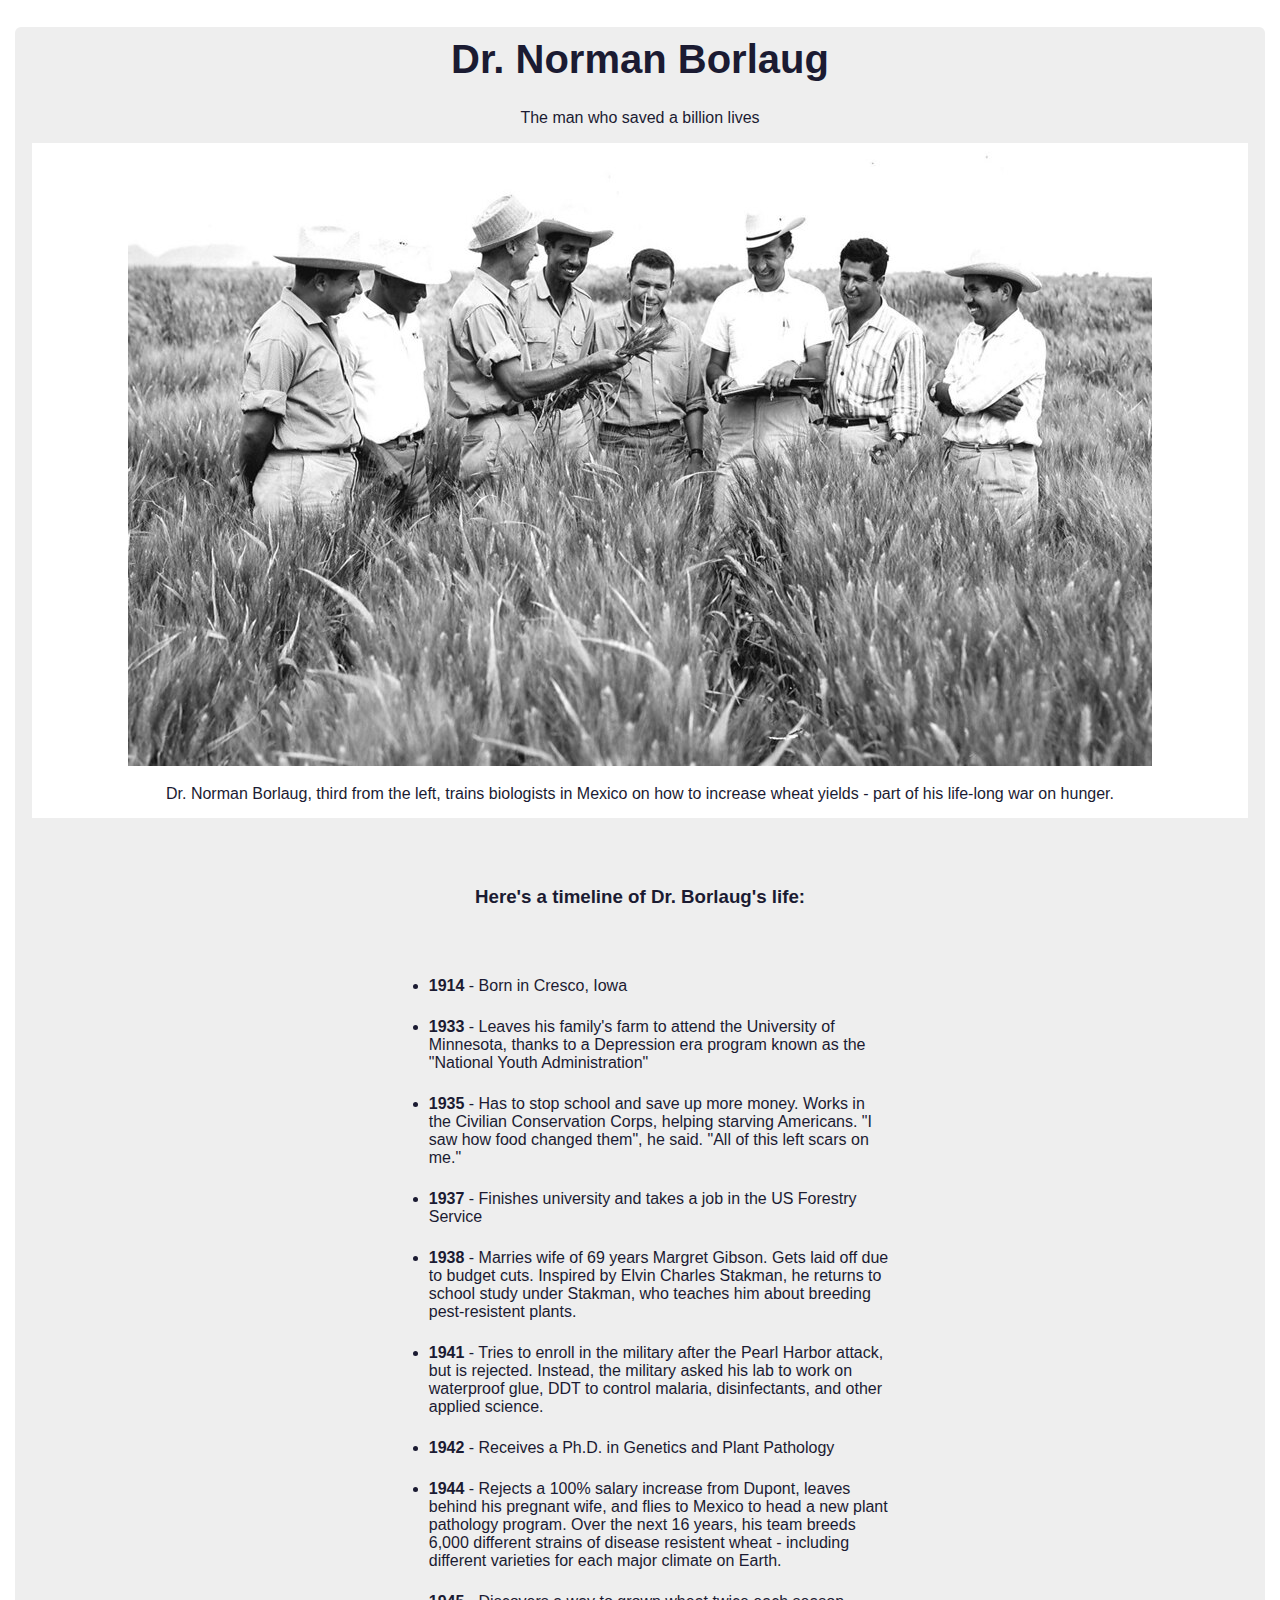
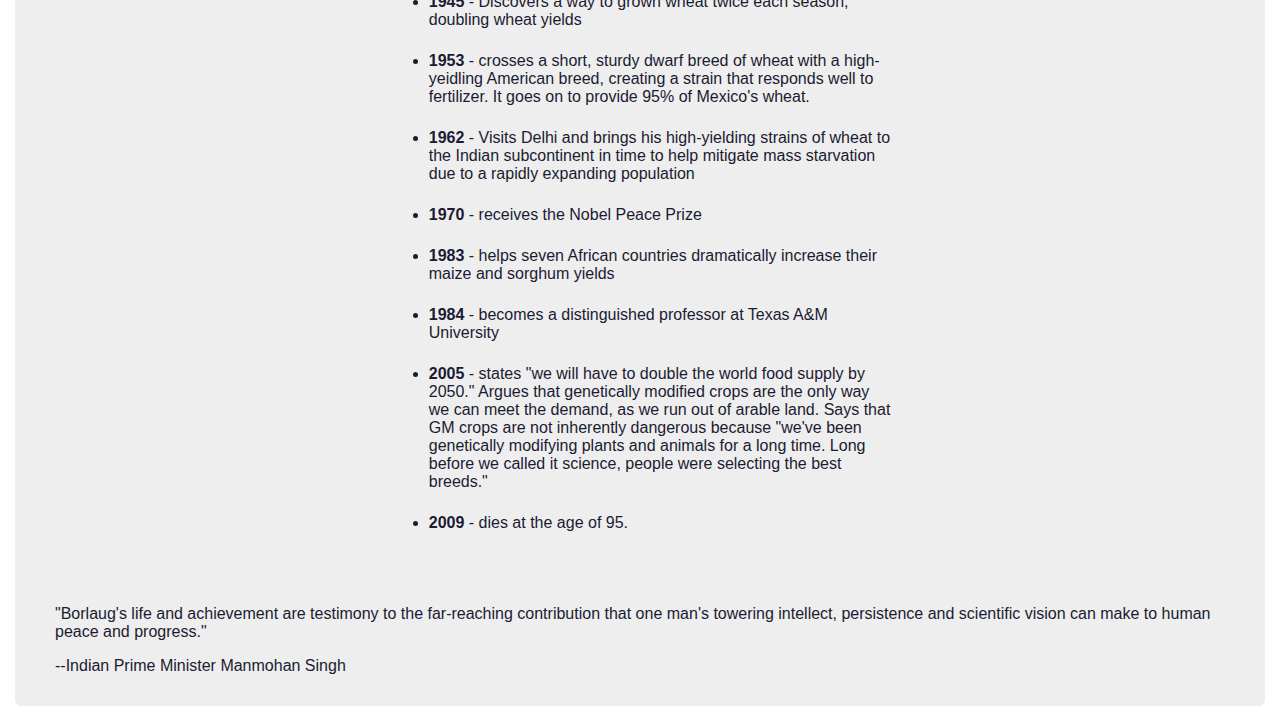
==== 9. Tribute Page/index.html @ d0372395 "tribute page" ====
<!DOCTYPE html>
<html lang="en">
    <head>
        <meta charset="UTF-8">
        <title id="title">Tribute Page</title>
        <link rel="stylesheet" href="styles.css">
    </head>

    <body>
        <header>

        </header>
        
        <main id="main">
            <div>
                <h1>Dr. Norman Borlaug</h1>
                <p>The man who saved a billion lives</p>
            </div>

            <div id="img-div">
                <img src="photo.jpg" alt="Dr. Norman Borlaug"/>
                <figcaption id="img-caption">Dr. Norman Borlaug, third from the left, trains biologists in Mexico on how to increase wheat yields - part of his life-long war on hunger.</figcaption>

            </div>

            <div id="tribute-info">
                <h3>Here's a timeline of Dr. Borlaug's life:</h3>
            </div>

            <div id="tribute-div">
                <ul>
                    <li><b>1914</b> - Born in Cresco, Iowa</li>
                    <li><b>1933</b> - Leaves his family's farm to attend the University of Minnesota, thanks to a Depression era program known as the "National Youth Administration"</li>
                    
                    <li><b>1935</b> - Has to stop school and save up more money. Works in the Civilian Conservation Corps, helping starving Americans. "I saw how food changed them", he said. "All of this left scars on me."</li>
                    <li><b>1937</b> - Finishes university and takes a job in the US Forestry Service</li>
                    <li><b>1938</b> - Marries wife of 69 years Margret Gibson. Gets laid off due to budget cuts. Inspired by Elvin Charles Stakman, he returns to school study under Stakman, who teaches him about breeding pest-resistent plants.</li>
                    <li><b>1941</b> - Tries to enroll in the military after the Pearl Harbor attack, but is rejected. Instead, the military asked his lab to work on waterproof glue, DDT to control malaria, disinfectants, and other applied science.</li>
                    <li><b>1942</b> - Receives a Ph.D. in Genetics and Plant Pathology</li>
                    <li><b>1944</b> - Rejects a 100% salary increase from Dupont, leaves behind his pregnant wife, and flies to Mexico to head a new plant pathology program. Over the next 16 years, his team breeds 6,000 different strains of disease resistent wheat - including different varieties for each major climate on Earth.</li>
                    <li><b>1945</b> - Discovers a way to grown wheat twice each season, doubling wheat yields</li>
                    <li><b>1953</b> - crosses a short, sturdy dwarf breed of wheat with a high-yeidling American breed, creating a strain that responds well to fertilizer. It goes on to provide 95% of Mexico's wheat.</li>
                    <li><b>1962</b> - Visits Delhi and brings his high-yielding strains of wheat to the Indian subcontinent in time to help mitigate mass starvation due to a rapidly expanding population</li>
                    <li><b>1970</b> - receives the Nobel Peace Prize</li>
                    <li><b>1983</b> - helps seven African countries dramatically increase their maize and sorghum yields</li>
                    <li><b>1984</b> - becomes a distinguished professor at Texas A&M University</li>
                    <li><b>2005</b> - states "we will have to double the world food supply by 2050." Argues that genetically modified crops are the only way we can meet the demand, as we run out of arable land. Says that GM crops are not inherently dangerous because "we've been genetically modifying plants and animals for a long time. Long before we called it science, people were selecting the best breeds."</li>
                    <li><b>2009</b> - dies at the age of 95.</li>
                </ul>
            </div>

            <blockquote>"Borlaug's life and achievement are testimony to the far-reaching contribution that one man's towering intellect, persistence and scientific vision can make to human peace and progress."</blockquote>
            <blockquote>--Indian Prime Minister Manmohan Singh</blockquote>



        </main>

    </body>
</html>
---- 9. Tribute Page/styles.css ----
body {
    
    color: #1b1b32;
    font-family: Helvetica;
    margin: 0;
  }

main{
    border-radius: 6px;
    margin-left:15px;
    margin-right:15px;
    
    padding-bottom: 15px;
    padding-top: 0;
    background-color: rgb(238,238,238);
}

h1{
    text-align: center;
    font-size: 40px;
    padding-top: 10px;
}

p{
    text-align: center;
}

#img-div{
    text-align: center;
    margin-left: 17px;
    margin-right: 17px;
    background-color: white;
}

#img-caption{
    padding-top:15px;
    padding-bottom: 15px;
}

h3{
    text-align: center;
     padding-top:50px;
     padding-bottom:50px;
}

ul{
    margin:0 auto 50px auto;
    text-align: left;
    max-width: 37%;
}

li{
    padding-bottom: 23px;
}
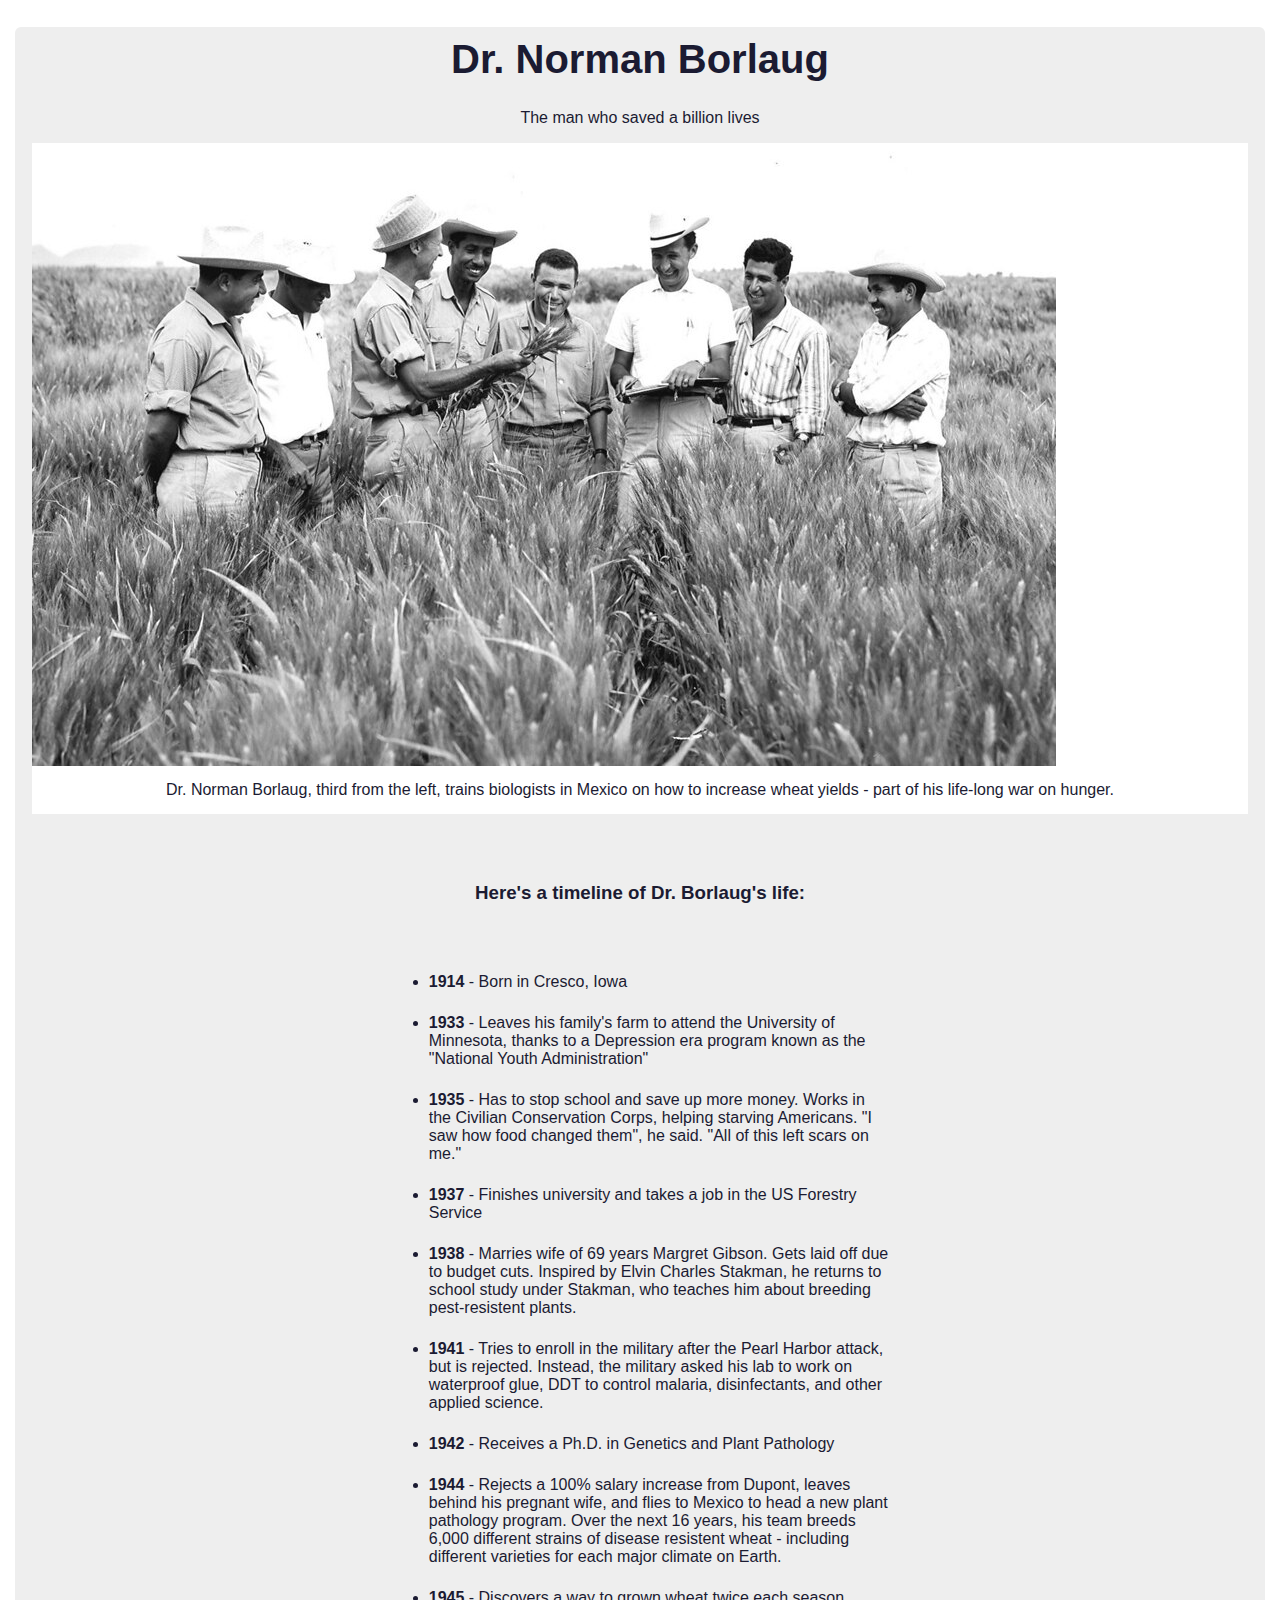
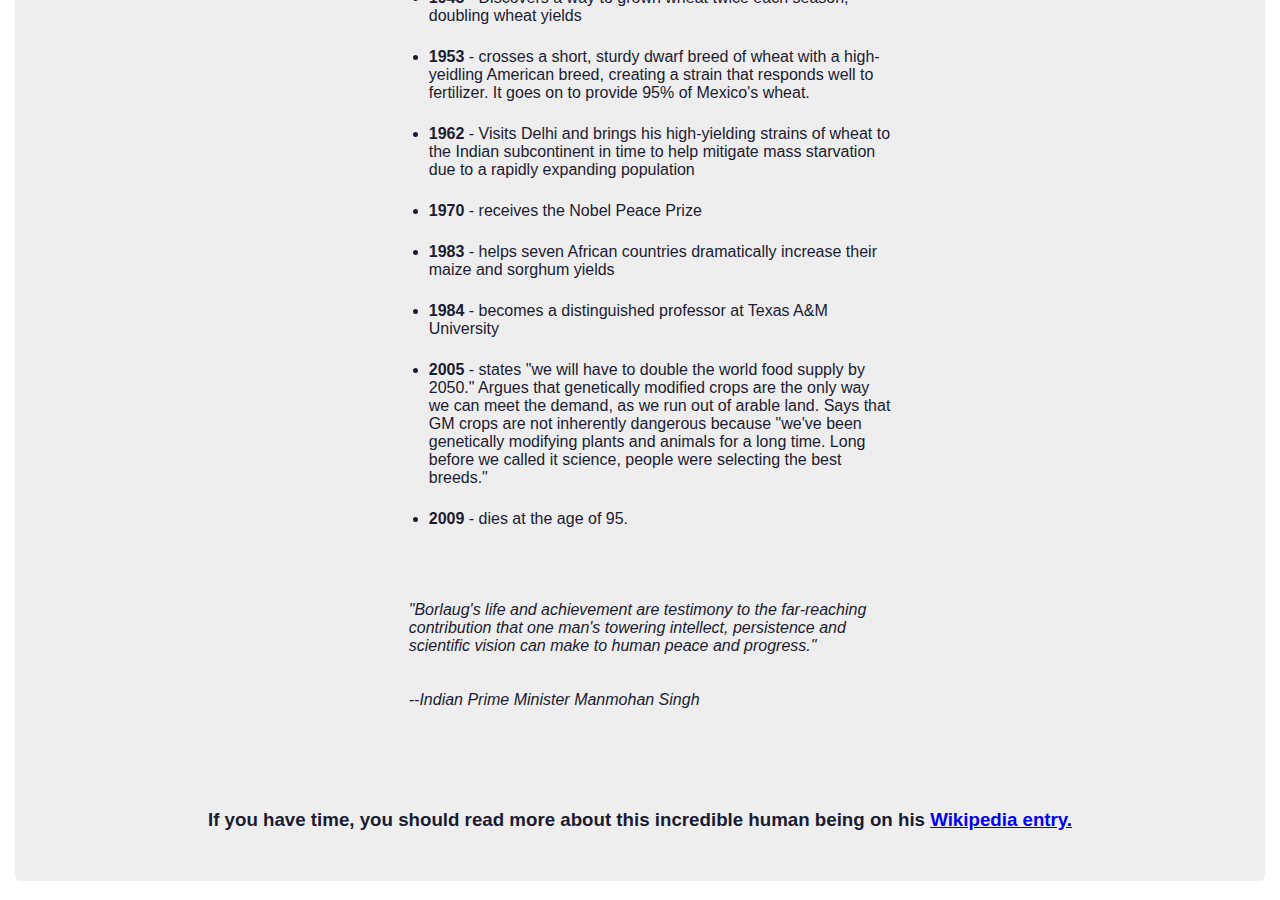
==== commit 7295cbb8: "changed some stuf acc to freecodecamp" ====
--- a/9. Tribute Page/index.html
+++ b/9. Tribute Page/index.html
@@ -18,7 +18,7 @@
             </div>
 
             <div id="img-div">
-                <img src="photo.jpg" alt="Dr. Norman Borlaug"/>
+                <img id="image" src="photo.jpg" alt="Dr. Norman Borlaug"/>
                 <figcaption id="img-caption">Dr. Norman Borlaug, third from the left, trains biologists in Mexico on how to increase wheat yields - part of his life-long war on hunger.</figcaption>
 
             </div>
@@ -49,8 +49,10 @@
                 </ul>
             </div>
 
-            <blockquote>"Borlaug's life and achievement are testimony to the far-reaching contribution that one man's towering intellect, persistence and scientific vision can make to human peace and progress."</blockquote>
-            <blockquote>--Indian Prime Minister Manmohan Singh</blockquote>
+            <blockquote><i>"Borlaug's life and achievement are testimony to the far-reaching contribution that one man's towering intellect, persistence and scientific vision can make to human peace and progress."<br><br><br>
+            --Indian Prime Minister Manmohan Singh</i></blockquote>
+
+            <h3>If you have time, you should read more about this incredible human being on his <a target="_blank" id="tribute-link" href="https://en.wikipedia.org/wiki/Norman_Borlaug">Wikipedia entry.</a></h3>
 
 
 
--- a/9. Tribute Page/styles.css
+++ b/9. Tribute Page/styles.css
@@ -10,7 +10,6 @@
     margin-left:15px;
     margin-right:15px;
     
-    padding-bottom: 15px;
     padding-top: 0;
     background-color: rgb(238,238,238);
 }
@@ -25,11 +24,14 @@
     text-align: center;
 }
 
+
 #img-div{
+    display: block;
     text-align: center;
     margin-left: 17px;
     margin-right: 17px;
     background-color: white;
+    align-items: center;
 }
 
 #img-caption{
@@ -53,3 +55,16 @@
     padding-bottom: 23px;
 }
 
+blockquote{
+    margin:0 auto 50px auto;
+    text-align: left;
+    max-width: 37%;
+    
+}
+
+#image{
+    display: block;
+    max-width:100%;
+
+
+}
